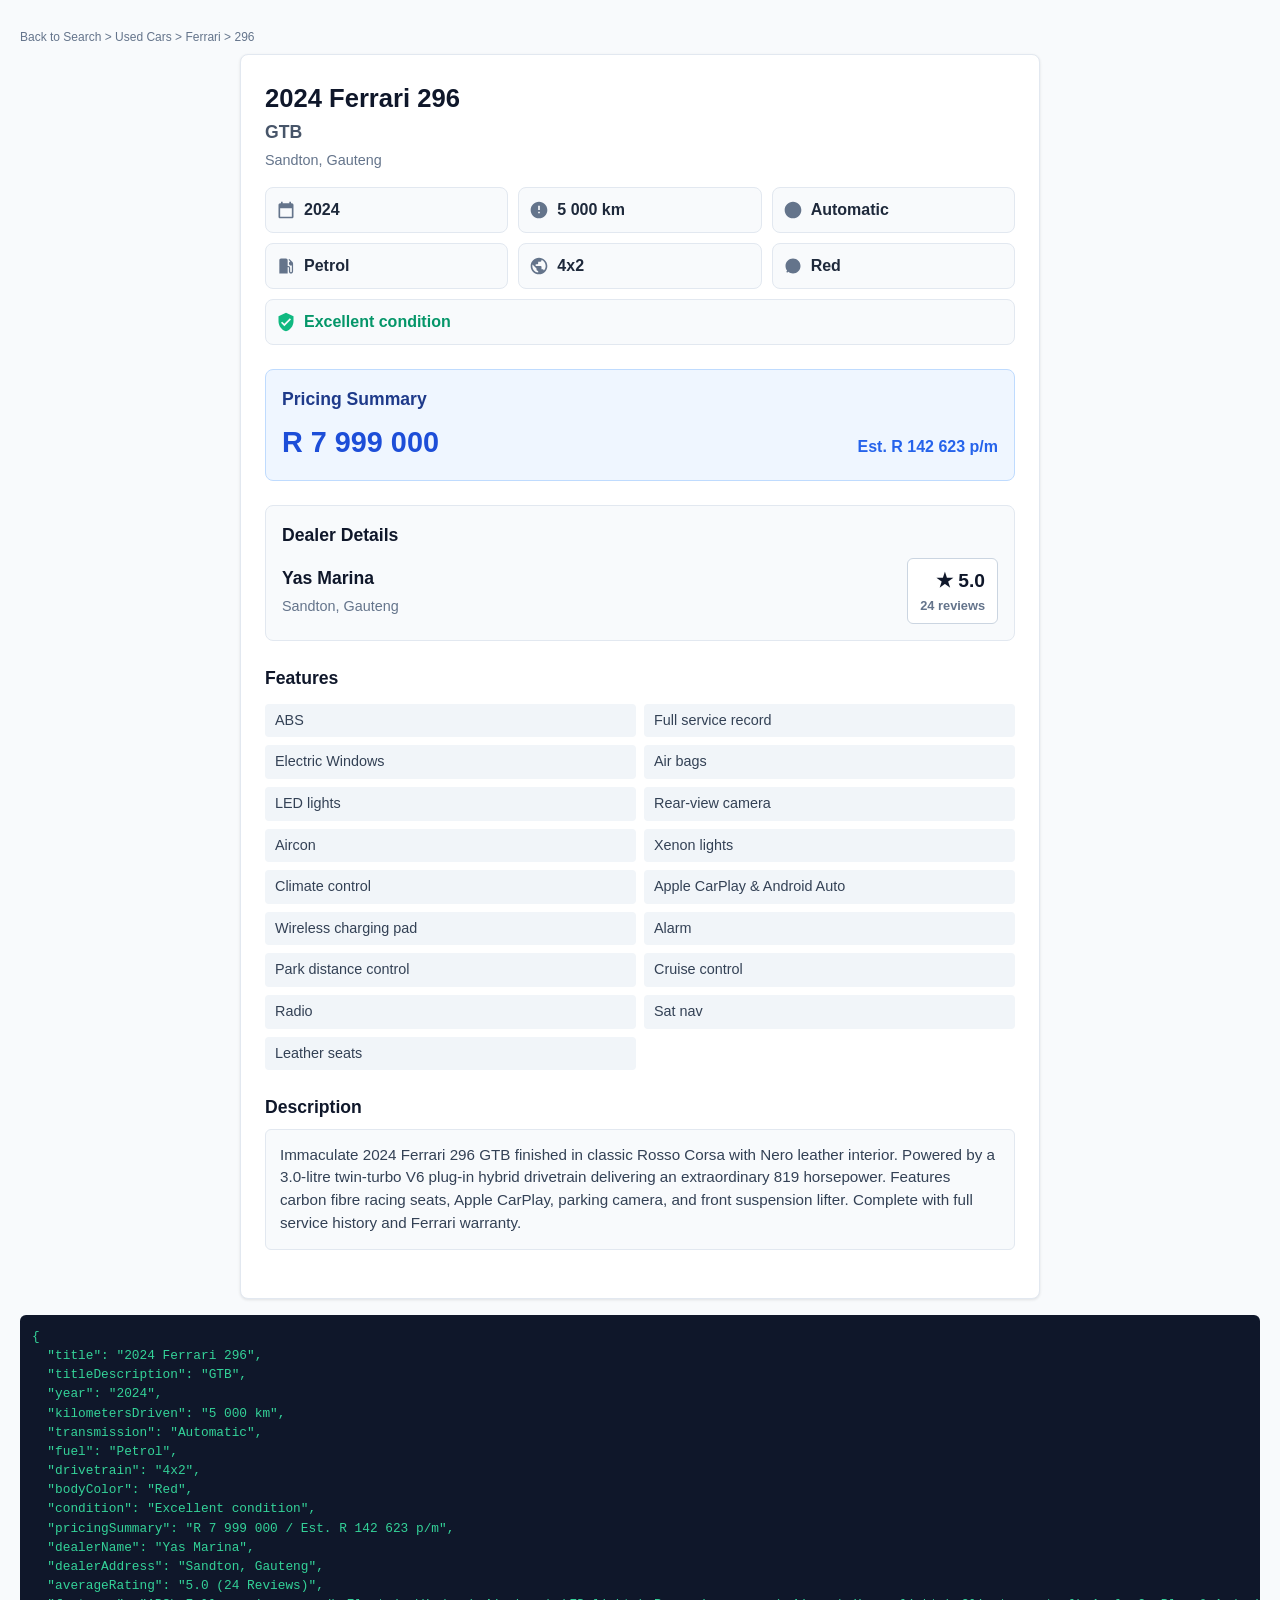
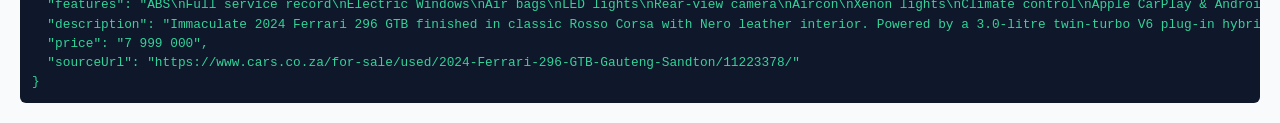
==== docs/cars-co-za-ferrari-sample.html @ 7eec3416 "Update Car Data Entry Helper to v2.0.5 with verified icon-anchored extraction and strict section bou" ====
<!DOCTYPE html>
<html lang="en">
<head>
  <meta charset="UTF-8">
  <meta name="viewport" content="width=device-width, initial-scale=1.0">
  <title>2024 Ferrari 296 GTB for sale in Sandton - Cars.co.za</title>
  <link rel="canonical" href="https://www.cars.co.za/for-sale/used/2024-Ferrari-296-GTB-Gauteng-Sandton/11223378/">
  <meta property="og:title" content="2024 Ferrari 296 GTB for sale - R 7 999 000">
  <meta property="og:description" content="Back to Search Used Cars Ferrari 296 GTB...">
  <meta property="og:url" content="https://www.cars.co.za/for-sale/used/2024-Ferrari-296-GTB-Gauteng-Sandton/11223378/">
  <link rel="stylesheet" href="styles.css">
  <meta name="cars-co-za-marker" id="cars-co-za-marker" content="true">
</head>
<body class="demo-body">
  <div class="nav-breadcrumbs" style="padding:8px 0; color:#64748b; font-size:12px;">
    <span>Back to Search</span> &gt; <span>Used Cars</span> &gt; <span>Ferrari</span> &gt; <span>296</span>
  </div>

  <div class="demo-card">
    <!-- TITLE SECTION -->
    <div class="title-container" style="margin-bottom:16px;">
      <h1 class="heading-sm" data-test="heading" style="color:#0f172a; margin:0; font-size:1.6rem; font-weight:800;">2024 Ferrari 296</h1>
      <div class="vehicle-subtitle" data-test="variant" style="color:#475569; font-size:1.1rem; font-weight:600; margin-top:2px;">GTB</div>
      <p class="location-text" data-test="location" style="color:#64748b; font-size:0.9rem; margin-top:4px;">Sandton, Gauteng</p>
    </div>

    <!-- VEHICLE SUMMARY CHIPS (7 ICON CHIPS) -->
    <div class="vehicle-overview" data-test="vehicle-specs" style="display:grid; grid-template-columns:repeat(3, 1fr); gap:10px; margin-bottom:24px;">
      <div class="spec-chip" style="background:#f8fafc; border:1px solid #e2e8f0; padding:10px; border-radius:8px; display:flex; align-items:center; gap:8px;">
        <svg class="icon-calendar" aria-label="Year" width="20" height="20" viewBox="0 0 24 24"><path fill="#64748b" d="M19 4h-1V2h-2v2H8V2H6v2H5c-1.1 0-2 .9-2 2v14c0 1.1.9 2 2 2h14c1.1 0 2-.9 2-2V6c0-1.1-.9-2-2-2zm0 16H5V10h14v10z"/></svg>
        <span style="font-weight:700; color:#1e293b;">2024</span>
      </div>
      <div class="spec-chip" style="background:#f8fafc; border:1px solid #e2e8f0; padding:10px; border-radius:8px; display:flex; align-items:center; gap:8px;">
        <svg class="icon-odometer" aria-label="Mileage" width="20" height="20" viewBox="0 0 24 24"><path fill="#64748b" d="M12 2C6.48 2 2 6.48 2 12s4.48 10 10 10 10-4.48 10-10S17.52 2 12 2zm1 14h-2v-2h2v2zm0-4h-2V7h2v5z"/></svg>
        <span style="font-weight:700; color:#1e293b;">5 000 km</span>
      </div>
      <div class="spec-chip" style="background:#f8fafc; border:1px solid #e2e8f0; padding:10px; border-radius:8px; display:flex; align-items:center; gap:8px;">
        <svg class="icon-transmission" aria-label="Transmission" width="20" height="20" viewBox="0 0 24 24"><path fill="#64748b" d="M7 11v2h10v-2H7zm5-9C6.48 2 2 6.48 2 12s4.48 10 10 10 10-4.48 10-10S17.52 2 12 2z"/></svg>
        <span style="font-weight:700; color:#1e293b;">Automatic</span>
      </div>
      <div class="spec-chip" style="background:#f8fafc; border:1px solid #e2e8f0; padding:10px; border-radius:8px; display:flex; align-items:center; gap:8px;">
        <svg class="icon-fuel" aria-label="Fuel" width="20" height="20" viewBox="0 0 24 24"><path fill="#64748b" d="M19.77 7.23l.01-.01-3.72-3.72L15 4.56l2.11 2.11c-.94.36-1.61 1.26-1.61 2.33 0 1.38 1.12 2.5 2.5 2.5.36 0 .69-.08 1-.21v7.21c0 .55-.45 1-1 1s-1-.45-1-1V14c0-1.1-.9-2-2-2h-1V5c0-1.1-.9-2-2-2H6c-1.1 0-2 .9-2 2v16h10v-7.5h1.5v5c0 1.38 1.12 2.5 2.5 2.5s2.5-1.12 2.5-2.5V9c0-.69-.28-1.32-.73-1.77z"/></svg>
        <span style="font-weight:700; color:#1e293b;">Petrol</span>
      </div>
      <div class="spec-chip" style="background:#f8fafc; border:1px solid #e2e8f0; padding:10px; border-radius:8px; display:flex; align-items:center; gap:8px;">
        <svg class="icon-drivetrain" aria-label="Drivetrain" width="20" height="20" viewBox="0 0 24 24"><path fill="#64748b" d="M12 2C6.48 2 2 6.48 2 12s4.48 10 10 10 10-4.48 10-10S17.52 2 12 2zm-1 17.93c-3.95-.49-7-3.85-7-7.93 0-.62.08-1.21.21-1.79L9 15v1c0 1.1.9 2 2 2v1.93zm6.9-2.54c-.26-.81-1-1.39-1.9-1.39h-1v-3c0-.55-.45-1-1-1H8v-2h2c.55 0 1-.45 1-1V7h2c1.1 0 2-.9 2-2v-.41c2.93 1.19 5 4.06 5 7.41 0 2.08-.8 3.97-2.1 5.39z"/></svg>
        <span style="font-weight:700; color:#1e293b;">4x2</span>
      </div>
      <div class="spec-chip" style="background:#f8fafc; border:1px solid #e2e8f0; padding:10px; border-radius:8px; display:flex; align-items:center; gap:8px;">
        <svg class="icon-color" aria-label="Colour" width="20" height="20" viewBox="0 0 24 24"><path fill="#64748b" d="M12 3c-4.97 0-9 4.03-9 9 0 2.12.74 4.07 1.97 5.61L4.35 18.2c-.39.39-.39 1.02 0 1.41.39.39 1.02.39 1.41 0l.59-.59C7.93 20.26 9.88 21 12 21c4.97 0 9-4.03 9-9s-4.03-9-9-9z"/></svg>
        <span style="font-weight:700; color:#1e293b;">Red</span>
      </div>
      <div class="spec-chip" style="background:#f8fafc; border:1px solid #e2e8f0; padding:10px; border-radius:8px; display:flex; align-items:center; gap:8px; grid-column:span 3;">
        <svg class="icon-condition" aria-label="Condition" width="20" height="20" viewBox="0 0 24 24"><path fill="#10b981" d="M12 1L3 5v6c0 5.55 3.84 10.74 9 12 5.16-1.26 9-6.45 9-12V5l-9-4zm-2 16l-4-4 1.41-1.41L10 14.17l6.59-6.59L18 9l-8 8z"/></svg>
        <span style="font-weight:700; color:#059669;">Excellent condition</span>
      </div>
    </div>

    <!-- PRICING SUMMARY SECTION -->
    <div class="pricing-card" style="background:#eff6ff; border:1px solid #bfdbfe; padding:16px; border-radius:8px; margin-bottom:24px;">
      <h3 style="margin:0 0 8px 0; color:#1e3a8a; font-size:1.1rem; font-weight:700;">Pricing Summary</h3>
      <div style="display:flex; justify-content:space-between; align-items:baseline;">
        <div>
          <span class="price-cash" data-test="price" style="font-size:1.8rem; font-weight:800; color:#1d4ed8;">R 7 999 000</span>
        </div>
        <div>
          <span class="price-installment" data-test="installment" style="font-size:1rem; font-weight:700; color:#2563eb;">Est. R 142 623 p/m</span>
        </div>
      </div>
    </div>

    <!-- DEALER SECTION -->
    <div class="dealer-card" style="background:#f8fafc; border:1px solid #e2e8f0; padding:16px; border-radius:8px; margin-bottom:24px;">
      <h3 style="margin:0 0 10px 0; color:#0f172a; font-size:1.1rem; font-weight:700;">Dealer Details</h3>
      <div style="display:flex; justify-content:space-between; align-items:center;">
        <div>
          <strong class="dealer-name" data-test="dealer-name" style="font-size:1.1rem; color:#0f172a; display:block;">Yas Marina</strong>
          <p class="dealer-address" data-test="dealer-address" style="color:#64748b; font-size:0.9rem; margin:4px 0 0 0;">Sandton, Gauteng</p>
        </div>
        <div class="rating-box" style="background:#ffffff; border:1px solid #cbd5e1; padding:8px 12px; border-radius:6px; text-align:right;">
          <div style="font-size:1.2rem; font-weight:800; color:#0f172a;">★ 5.0</div>
          <div style="font-size:0.8rem; color:#64748b; font-weight:600;">24 reviews</div>
        </div>
      </div>
    </div>

    <!-- FEATURES SECTION -->
    <div class="features-section" style="margin-bottom:24px;">
      <h3 style="margin:0 0 12px 0; color:#0f172a; font-size:1.1rem; font-weight:700;">Features</h3>
      <div class="features-grid" style="display:grid; grid-template-columns:repeat(2, 1fr); gap:8px;">
        <div class="feature-item" style="padding:6px 10px; background:#f1f5f9; border-radius:4px; font-size:0.9rem; color:#334155;">ABS</div>
        <div class="feature-item" style="padding:6px 10px; background:#f1f5f9; border-radius:4px; font-size:0.9rem; color:#334155;">Full service record</div>
        <div class="feature-item" style="padding:6px 10px; background:#f1f5f9; border-radius:4px; font-size:0.9rem; color:#334155;">Electric Windows</div>
        <div class="feature-item" style="padding:6px 10px; background:#f1f5f9; border-radius:4px; font-size:0.9rem; color:#334155;">Air bags</div>
        <div class="feature-item" style="padding:6px 10px; background:#f1f5f9; border-radius:4px; font-size:0.9rem; color:#334155;">LED lights</div>
        <div class="feature-item" style="padding:6px 10px; background:#f1f5f9; border-radius:4px; font-size:0.9rem; color:#334155;">Rear-view camera</div>
        <div class="feature-item" style="padding:6px 10px; background:#f1f5f9; border-radius:4px; font-size:0.9rem; color:#334155;">Aircon</div>
        <div class="feature-item" style="padding:6px 10px; background:#f1f5f9; border-radius:4px; font-size:0.9rem; color:#334155;">Xenon lights</div>
        <div class="feature-item" style="padding:6px 10px; background:#f1f5f9; border-radius:4px; font-size:0.9rem; color:#334155;">Climate control</div>
        <div class="feature-item" style="padding:6px 10px; background:#f1f5f9; border-radius:4px; font-size:0.9rem; color:#334155;">Apple CarPlay & Android Auto</div>
        <div class="feature-item" style="padding:6px 10px; background:#f1f5f9; border-radius:4px; font-size:0.9rem; color:#334155;">Wireless charging pad</div>
        <div class="feature-item" style="padding:6px 10px; background:#f1f5f9; border-radius:4px; font-size:0.9rem; color:#334155;">Alarm</div>
        <div class="feature-item" style="padding:6px 10px; background:#f1f5f9; border-radius:4px; font-size:0.9rem; color:#334155;">Park distance control</div>
        <div class="feature-item" style="padding:6px 10px; background:#f1f5f9; border-radius:4px; font-size:0.9rem; color:#334155;">Cruise control</div>
        <div class="feature-item" style="padding:6px 10px; background:#f1f5f9; border-radius:4px; font-size:0.9rem; color:#334155;">Radio</div>
        <div class="feature-item" style="padding:6px 10px; background:#f1f5f9; border-radius:4px; font-size:0.9rem; color:#334155;">Sat nav</div>
        <div class="feature-item" style="padding:6px 10px; background:#f1f5f9; border-radius:4px; font-size:0.9rem; color:#334155;">Leather seats</div>
      </div>
    </div>

    <!-- DESCRIPTION SECTION -->
    <div class="description-section" style="margin-bottom:24px;">
      <h3 style="margin:0 0 8px 0; color:#0f172a; font-size:1.1rem; font-weight:700;">Description</h3>
      <div class="description-content" style="background:#f8fafc; border:1px solid #e2e8f0; padding:14px; border-radius:6px; color:#334155; font-size:0.95rem; line-height:1.5;">
        Immaculate 2024 Ferrari 296 GTB finished in classic Rosso Corsa with Nero leather interior. Powered by a 3.0-litre twin-turbo V6 plug-in hybrid drivetrain delivering an extraordinary 819 horsepower. Features carbon fibre racing seats, Apple CarPlay, parking camera, and front suspension lifter. Complete with full service history and Ferrari warranty.
      </div>
    </div>
  </div>

    <!-- Test Output Container -->
    <pre id="sample-json-out" style="margin-top:16px; display:none; background:#0f172a; color:#34d399; padding:12px; border-radius:6px; font-size:0.8rem; overflow-x:auto;"></pre>
  </div>

  <script src="normalizers.js"></script>
  <script src="validators.js"></script>
  <script src="source-extractor.js"></script>
  <script>
    function runSampleExtraction() {
      const res = window.CarSourceExtractor.extractFromDocument(document);
      const out = document.getElementById('sample-json-out');
      out.style.display = 'block';
      out.textContent = JSON.stringify(res.normalized, null, 2);
    }
    window.addEventListener('DOMContentLoaded', runSampleExtraction);
  </script>
</body>
</html>
---- docs/styles.css ----
:root {
  --bg-dark: #0f172a;
  --bg-card: #1e293b;
  --bg-input: #334155;
  --text-main: #f8fafc;
  --text-muted: #94a3b8;
  --primary: #3b82f6;
  --primary-hover: #2563eb;
  --success: #10b981;
  --warning: #f59e0b;
  --danger: #ef4444;
  --border: #475569;
  --radius: 8px;
  --font: -apple-system, BlinkMacSystemFont, "Segoe UI", Roboto, Helvetica, Arial, sans-serif;
}

* {
  box-sizing: border-box;
  margin: 0;
  padding: 0;
}

body {
  font-family: var(--font);
  background-color: var(--bg-dark);
  color: var(--text-main);
  line-height: 1.5;
  padding: 16px;
}

header {
  margin-bottom: 24px;
  border-bottom: 1px solid var(--border);
  padding-bottom: 16px;
}

h1 {
  font-size: 1.5rem;
  font-weight: 700;
  color: var(--text-main);
  display: flex;
  align-items: center;
  gap: 10px;
}

h2 {
  font-size: 1.2rem;
  margin-bottom: 12px;
  color: var(--primary);
}

p {
  color: var(--text-muted);
  font-size: 0.95rem;
}

.badge {
  font-size: 0.75rem;
  padding: 2px 8px;
  border-radius: 12px;
  font-weight: 600;
  display: inline-block;
}
.badge-no-node {
  background-color: #065f46;
  color: #34d399;
  border: 1px solid #10b981;
}

.grid-layout {
  display: grid;
  grid-template-columns: 1fr;
  gap: 20px;
}

@media (min-width: 900px) {
  .grid-layout {
    grid-template-columns: 1fr 1fr;
  }
  .full-width {
    grid-column: span 2;
  }
}

.card {
  background-color: var(--bg-card);
  border: 1px solid var(--border);
  border-radius: var(--radius);
  padding: 16px;
  box-shadow: 0 4px 6px -1px rgba(0,0,0,0.3);
}

.action-bar {
  display: flex;
  flex-wrap: wrap;
  gap: 12px;
  margin-bottom: 16px;
}

.btn {
  background-color: var(--primary);
  color: #ffffff;
  border: none;
  padding: 10px 16px;
  border-radius: var(--radius);
  font-weight: 600;
  font-size: 0.9rem;
  cursor: pointer;
  display: inline-flex;
  align-items: center;
  gap: 6px;
  transition: background-color 0.2s ease, transform 0.1s ease;
}

.btn:hover {
  background-color: var(--primary-hover);
}

.btn:active {
  transform: scale(0.98);
}

.btn-secondary {
  background-color: #475569;
}
.btn-secondary:hover {
  background-color: #64748b;
}

.btn-success {
  background-color: var(--success);
}
.btn-success:hover {
  background-color: #059669;
}

.btn-outline {
  background-color: transparent;
  border: 1px solid var(--border);
  color: var(--text-main);
}
.btn-outline:hover {
  background-color: var(--bg-input);
}

.table-responsive {
  width: 100%;
  overflow-x: auto;
}

table {
  width: 100%;
  border-collapse: collapse;
  margin-top: 8px;
  font-size: 0.88rem;
}

th, td {
  padding: 10px 12px;
  text-align: left;
  border-bottom: 1px solid var(--border);
}

th {
  background-color: #0f172a;
  color: var(--text-muted);
  font-weight: 600;
  text-transform: uppercase;
  font-size: 0.75rem;
  letter-spacing: 0.05em;
}

tr:hover {
  background-color: rgba(255,255,255,0.02);
}

.status-tag {
  display: inline-flex;
  align-items: center;
  gap: 4px;
  padding: 2px 8px;
  border-radius: 4px;
  font-size: 0.75rem;
  font-weight: 600;
}
.status-extracted { background-color: rgba(16, 185, 129, 0.2); color: #34d399; }
.status-missing { background-color: rgba(245, 158, 11, 0.2); color: #fbbf24; }
.status-error { background-color: rgba(239, 68, 68, 0.2); color: #f87171; }
.status-filled { background-color: rgba(59, 130, 246, 0.2); color: #60a5fa; }

iframe {
  width: 100%;
  height: 480px;
  border: 1px solid var(--border);
  border-radius: var(--radius);
  background-color: #ffffff;
}

/* Tabs */
.tabs {
  display: flex;
  border-bottom: 1px solid var(--border);
  margin-bottom: 16px;
}
.tab-btn {
  padding: 8px 16px;
  background: none;
  border: none;
  color: var(--text-muted);
  font-weight: 600;
  cursor: pointer;
  border-bottom: 2px solid transparent;
}
.tab-btn.active {
  color: var(--primary);
  border-bottom-color: var(--primary);
}
.tab-content {
  display: none;
}
.tab-content.active {
  display: block;
}

/* Mapping Table Editor */
.mapping-input {
  width: 100%;
  background-color: var(--bg-input);
  border: 1px solid var(--border);
  color: var(--text-main);
  padding: 6px 10px;
  border-radius: 4px;
  font-family: monospace;
  font-size: 0.85rem;
}

/* Form Styles for Dummy Pages */
.demo-body {
  background-color: #f8fafc;
  color: #1e293b;
  padding: 20px;
  font-family: var(--font);
}
.demo-card {
  background-color: #ffffff;
  border: 1px solid #e2e8f0;
  border-radius: 8px;
  padding: 24px;
  max-width: 800px;
  margin: 0 auto;
  box-shadow: 0 1px 3px rgba(0,0,0,0.1);
}
.demo-form-group {
  margin-bottom: 16px;
}
.demo-form-group label {
  display: block;
  font-weight: 600;
  margin-bottom: 6px;
  font-size: 0.9rem;
  color: #334155;
}
.demo-control {
  width: 100%;
  padding: 8px 12px;
  border: 1px solid #cbd5e1;
  border-radius: 6px;
  font-size: 0.95rem;
}
.demo-control:focus {
  border-color: #3b82f6;
  outline: none;
  box-shadow: 0 0 0 3px rgba(59, 130, 246, 0.2);
}
.checkbox-group, .radio-group {
  display: flex;
  flex-wrap: wrap;
  gap: 12px;
}
.checkbox-item, .radio-item {
  display: flex;
  align-items: center;
  gap: 6px;
  font-size: 0.9rem;
}
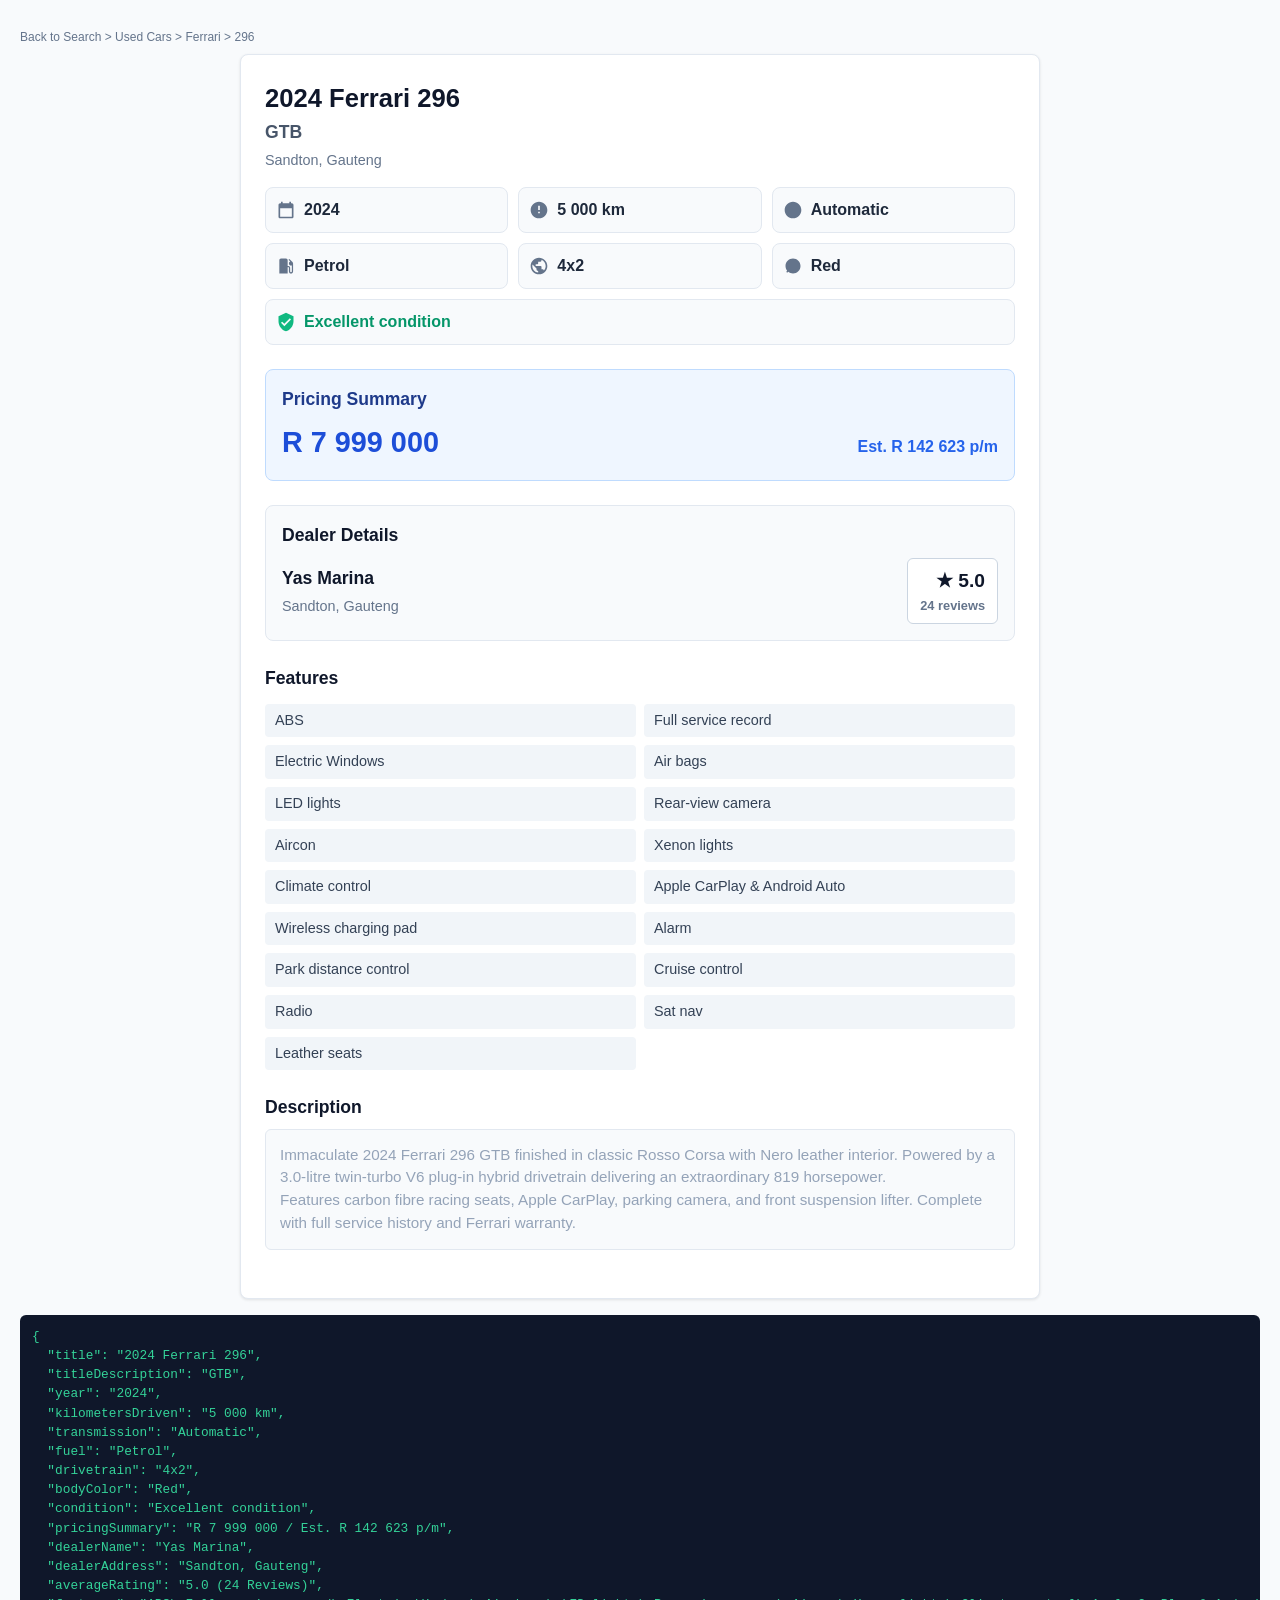
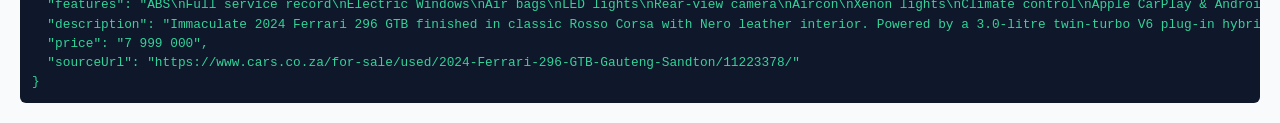
==== commit 1db919a9: "Update Car Data Entry Helper to v2.1.0: preserve multi-paragraph spacing in Description and ensure D" ====
--- a/docs/cars-co-za-ferrari-sample.html
+++ b/docs/cars-co-za-ferrari-sample.html
@@ -112,7 +112,8 @@
     <div class="description-section" style="margin-bottom:24px;">
       <h3 style="margin:0 0 8px 0; color:#0f172a; font-size:1.1rem; font-weight:700;">Description</h3>
       <div class="description-content" style="background:#f8fafc; border:1px solid #e2e8f0; padding:14px; border-radius:6px; color:#334155; font-size:0.95rem; line-height:1.5;">
-        Immaculate 2024 Ferrari 296 GTB finished in classic Rosso Corsa with Nero leather interior. Powered by a 3.0-litre twin-turbo V6 plug-in hybrid drivetrain delivering an extraordinary 819 horsepower. Features carbon fibre racing seats, Apple CarPlay, parking camera, and front suspension lifter. Complete with full service history and Ferrari warranty.
+        <p>Immaculate 2024 Ferrari 296 GTB finished in classic Rosso Corsa with Nero leather interior. Powered by a 3.0-litre twin-turbo V6 plug-in hybrid drivetrain delivering an extraordinary 819 horsepower.</p>
+        <p>Features carbon fibre racing seats, Apple CarPlay, parking camera, and front suspension lifter. Complete with full service history and Ferrari warranty.</p>
       </div>
     </div>
   </div>
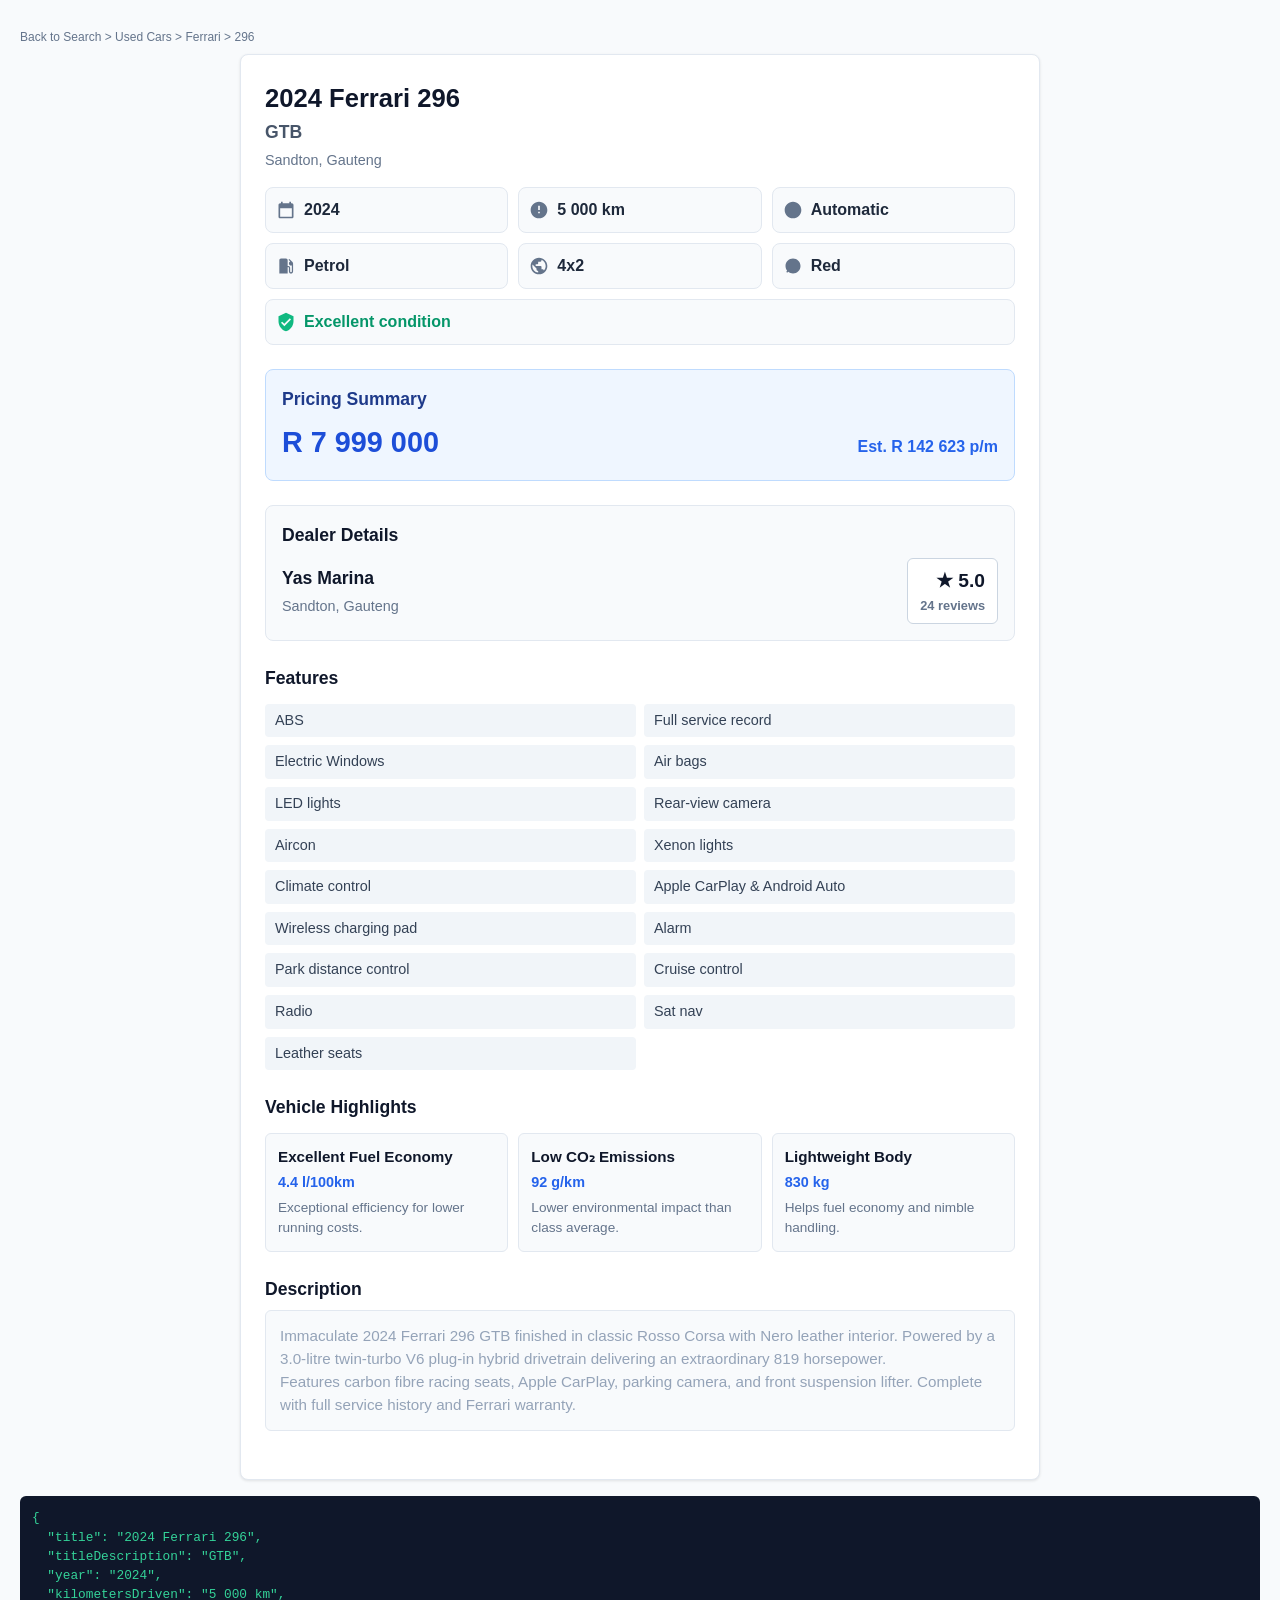
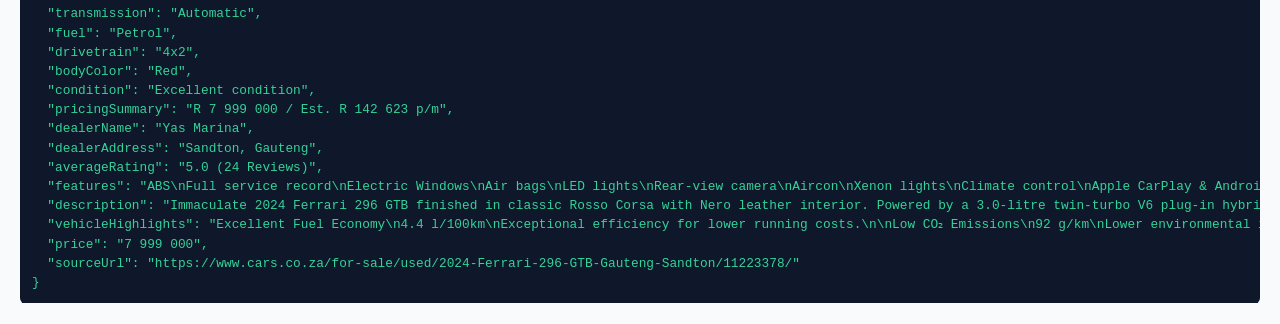
==== commit 8532d3a4: "Add Vehicle Highlights multi-card extractor and COPY button to Car Data Entry Helper v2.2.0" ====
--- a/docs/cars-co-za-ferrari-sample.html
+++ b/docs/cars-co-za-ferrari-sample.html
@@ -108,6 +108,28 @@
       </div>
     </div>
 
+    <!-- VEHICLE HIGHLIGHTS SECTION (3 CARDS) -->
+    <div class="highlights-section" data-test="vehicle-highlights" style="margin-bottom:24px;">
+      <h3 style="margin:0 0 12px 0; color:#0f172a; font-size:1.1rem; font-weight:700;">Vehicle Highlights</h3>
+      <div class="highlights-grid" style="display:grid; grid-template-columns:repeat(3, 1fr); gap:10px;">
+        <div class="highlight-card" style="background:#f8fafc; border:1px solid #e2e8f0; padding:12px; border-radius:6px;">
+          <h4 style="margin:0 0 4px 0; font-size:0.95rem; font-weight:700; color:#0f172a;">Excellent Fuel Economy</h4>
+          <div style="font-weight:700; color:#2563eb; font-size:0.9rem; margin-bottom:4px;">4.4 l/100km</div>
+          <p style="margin:0; font-size:0.85rem; color:#64748b;">Exceptional efficiency for lower running costs.</p>
+        </div>
+        <div class="highlight-card" style="background:#f8fafc; border:1px solid #e2e8f0; padding:12px; border-radius:6px;">
+          <h4 style="margin:0 0 4px 0; font-size:0.95rem; font-weight:700; color:#0f172a;">Low CO₂ Emissions</h4>
+          <div style="font-weight:700; color:#2563eb; font-size:0.9rem; margin-bottom:4px;">92 g/km</div>
+          <p style="margin:0; font-size:0.85rem; color:#64748b;">Lower environmental impact than class average.</p>
+        </div>
+        <div class="highlight-card" style="background:#f8fafc; border:1px solid #e2e8f0; padding:12px; border-radius:6px;">
+          <h4 style="margin:0 0 4px 0; font-size:0.95rem; font-weight:700; color:#0f172a;">Lightweight Body</h4>
+          <div style="font-weight:700; color:#2563eb; font-size:0.9rem; margin-bottom:4px;">830 kg</div>
+          <p style="margin:0; font-size:0.85rem; color:#64748b;">Helps fuel economy and nimble handling.</p>
+        </div>
+      </div>
+    </div>
+
     <!-- DESCRIPTION SECTION -->
     <div class="description-section" style="margin-bottom:24px;">
       <h3 style="margin:0 0 8px 0; color:#0f172a; font-size:1.1rem; font-weight:700;">Description</h3>
